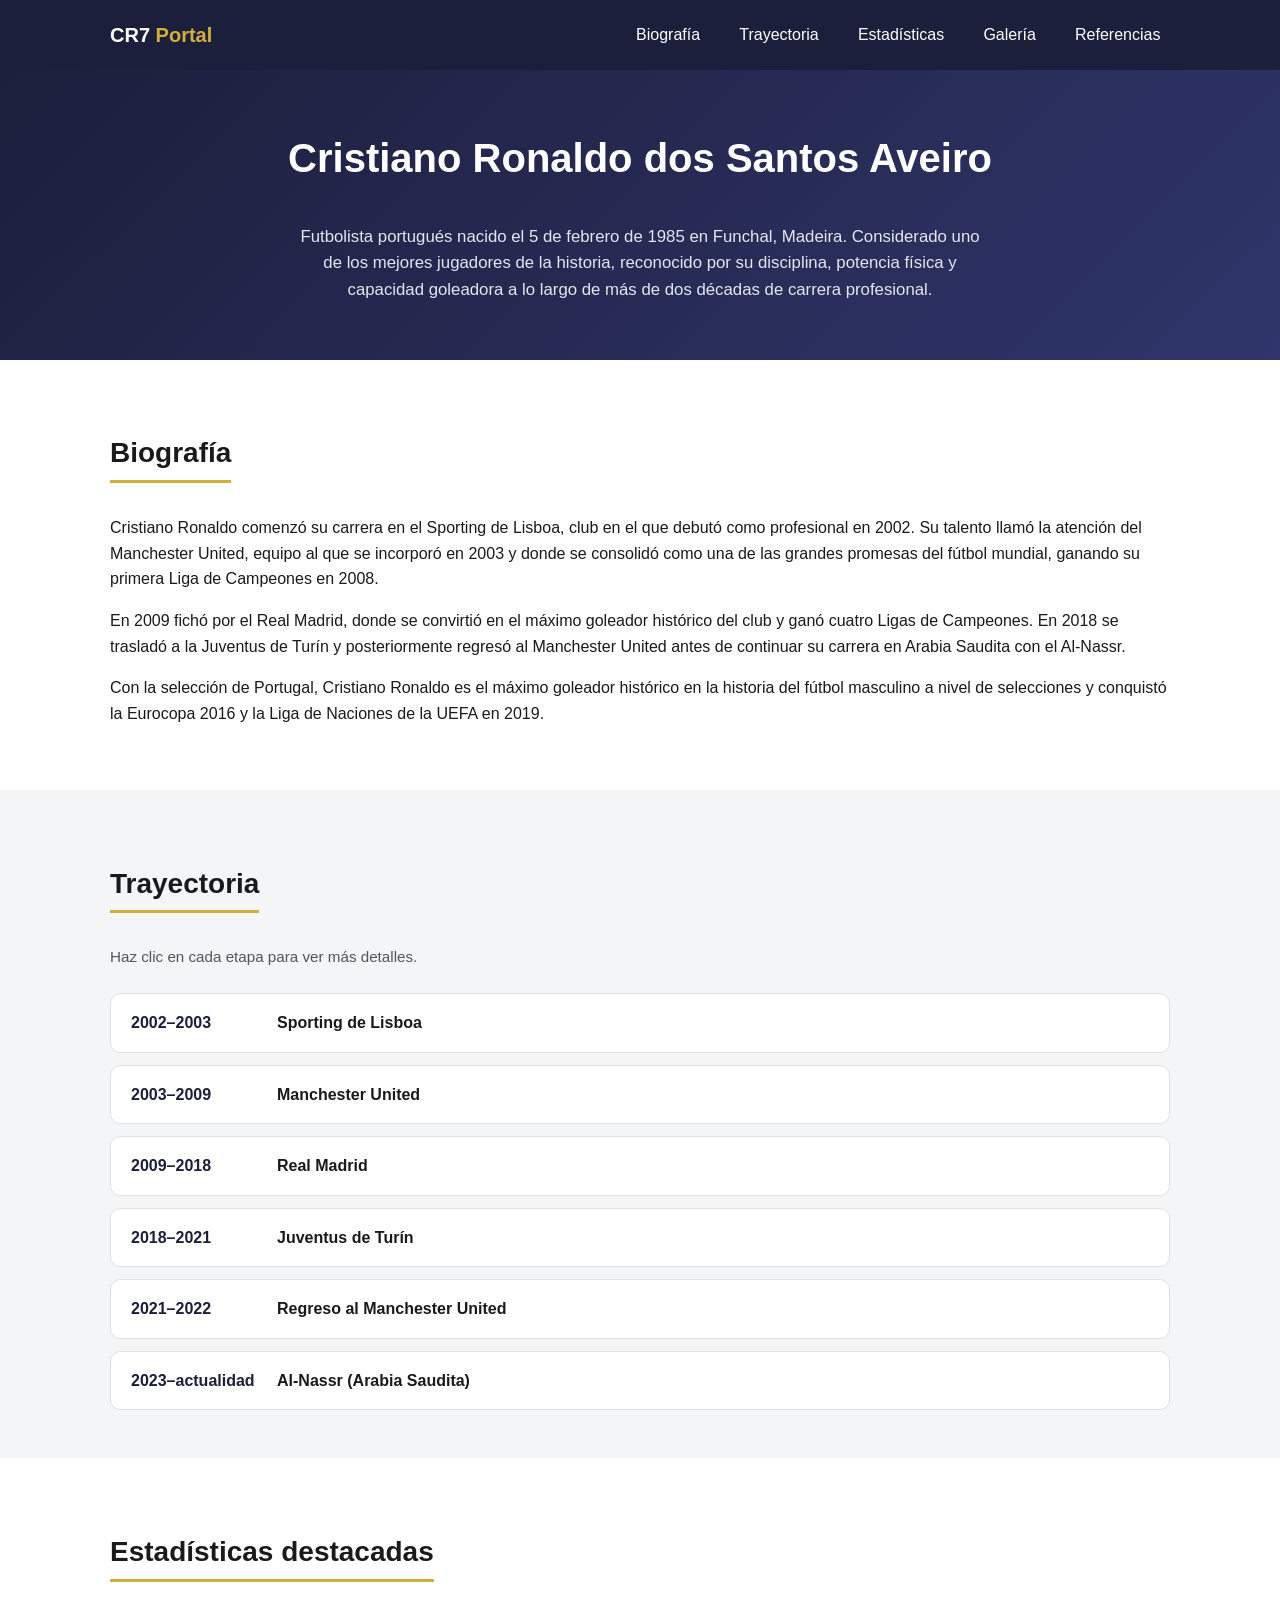
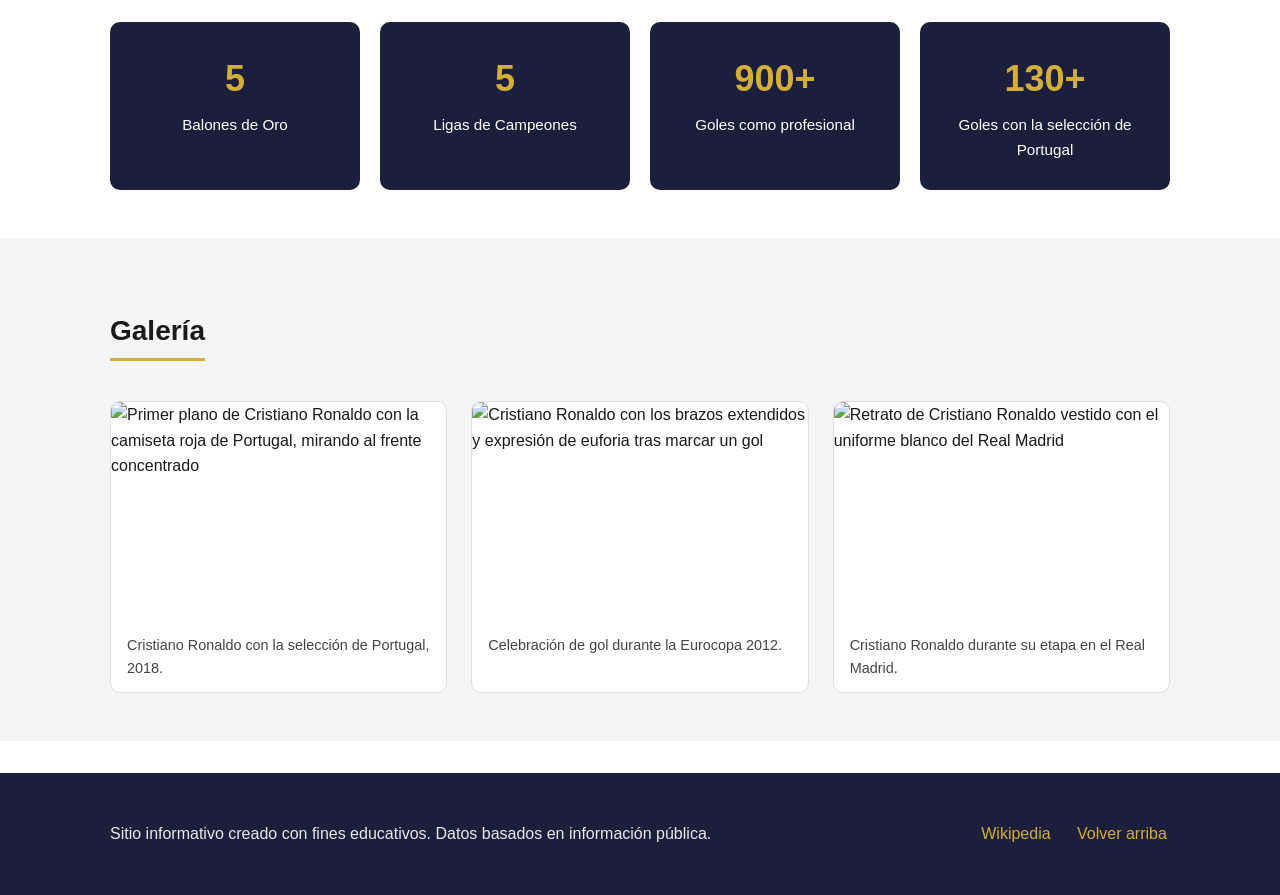
==== index.html @ 9f68bf23 "Versión inicial del sitio de Cristiano Ronaldo con correcciones de auditoría Sitio estático (HTML/CS" ====
<!DOCTYPE html>
<html lang="es">
<head>
  <meta charset="UTF-8" />
  <meta name="viewport" content="width=device-width, initial-scale=1.0" />
  <title>Cristiano Ronaldo | Biografía, trayectoria y estadísticas</title>
  <meta name="description" content="Sitio informativo sobre la carrera de Cristiano Ronaldo: biografía, línea de tiempo, estadísticas y galería de imágenes." />
  <link rel="stylesheet" href="styles.css" />
</head>
<body>

  <a href="#inicio" class="skip-link">Saltar al contenido principal</a>

  <header class="site-header">
    <div class="container header-inner">
      <p class="logo">CR7 <span>Portal</span></p>
      <nav class="main-nav" aria-label="Navegación principal">
        <ul>
          <li><a href="#biografia">Biografía</a></li>
          <li><a href="#trayectoria">Trayectoria</a></li>
          <li><a href="#estadisticas">Estadísticas</a></li>
          <li><a href="#galeria">Galería</a></li>
          <li><a href="#contacto">Referencias</a></li>
        </ul>
      </nav>
    </div>
  </header>

  <main>

    <section class="hero" id="inicio">
      <div class="container">
        <h1>Cristiano Ronaldo dos Santos Aveiro</h1>
        <p class="hero-desc">
          Futbolista portugués nacido el 5 de febrero de 1985 en Funchal, Madeira.
          Considerado uno de los mejores jugadores de la historia, reconocido por su
          disciplina, potencia física y capacidad goleadora a lo largo de más de dos décadas
          de carrera profesional.
        </p>
      </div>
    </section>

    <section id="biografia" class="section">
      <div class="container">
        <h2>Biografía</h2>
        <article>
          <p>
            Cristiano Ronaldo comenzó su carrera en el Sporting de Lisboa, club en el que
            debutó como profesional en 2002. Su talento llamó la atención del Manchester United,
            equipo al que se incorporó en 2003 y donde se consolidó como una de las grandes
            promesas del fútbol mundial, ganando su primera Liga de Campeones en 2008.
          </p>
          <p>
            En 2009 fichó por el Real Madrid, donde se convirtió en el máximo goleador
            histórico del club y ganó cuatro Ligas de Campeones. En 2018 se trasladó a la
            Juventus de Turín y posteriormente regresó al Manchester United antes de continuar
            su carrera en Arabia Saudita con el Al-Nassr.
          </p>
          <p>
            Con la selección de Portugal, Cristiano Ronaldo es el máximo goleador histórico
            en la historia del fútbol masculino a nivel de selecciones y conquistó la Eurocopa
            2016 y la Liga de Naciones de la UEFA en 2019.
          </p>
        </article>
      </div>
    </section>

    <section id="trayectoria" class="section section-alt">
      <div class="container">
        <h2>Trayectoria</h2>
        <p class="section-hint">Haz clic en cada etapa para ver más detalles.</p>

        <ul class="timeline" id="timeline">
          <li class="timeline-item">
            <button class="timeline-toggle" type="button" aria-expanded="false" aria-controls="timeline-detail-1" id="timeline-btn-1">
              <span class="timeline-year">2002–2003</span>
              <span class="timeline-title">Sporting de Lisboa</span>
            </button>
            <p class="timeline-detail" id="timeline-detail-1" role="region" aria-labelledby="timeline-btn-1" hidden>
              Debut como futbolista profesional en el primer equipo del Sporting CP,
              club formativo de Cristiano Ronaldo en Portugal.
            </p>
          </li>

          <li class="timeline-item">
            <button class="timeline-toggle" type="button" aria-expanded="false" aria-controls="timeline-detail-2" id="timeline-btn-2">
              <span class="timeline-year">2003–2009</span>
              <span class="timeline-title">Manchester United</span>
            </button>
            <p class="timeline-detail" id="timeline-detail-2" role="region" aria-labelledby="timeline-btn-2" hidden>
              Fichaje que marcó el inicio de su proyección mundial. Ganó tres Premier League
              consecutivas y su primera Liga de Campeones en 2008, además del Balón de Oro
              ese mismo año.
            </p>
          </li>

          <li class="timeline-item">
            <button class="timeline-toggle" type="button" aria-expanded="false" aria-controls="timeline-detail-3" id="timeline-btn-3">
              <span class="timeline-year">2009–2018</span>
              <span class="timeline-title">Real Madrid</span>
            </button>
            <p class="timeline-detail" id="timeline-detail-3" role="region" aria-labelledby="timeline-btn-3" hidden>
              Etapa más prolífica de su carrera goleadora. Se convirtió en el máximo
              anotador histórico del club y ganó cuatro Ligas de Campeones y tres Balones
              de Oro.
            </p>
          </li>

          <li class="timeline-item">
            <button class="timeline-toggle" type="button" aria-expanded="false" aria-controls="timeline-detail-4" id="timeline-btn-4">
              <span class="timeline-year">2018–2021</span>
              <span class="timeline-title">Juventus de Turín</span>
            </button>
            <p class="timeline-detail" id="timeline-detail-4" role="region" aria-labelledby="timeline-btn-4" hidden>
              Su llegada a la Serie A italiana generó gran repercusión mediática y
              deportiva, sumando títulos de liga con el club turinés.
            </p>
          </li>

          <li class="timeline-item">
            <button class="timeline-toggle" type="button" aria-expanded="false" aria-controls="timeline-detail-5" id="timeline-btn-5">
              <span class="timeline-year">2021–2022</span>
              <span class="timeline-title">Regreso al Manchester United</span>
            </button>
            <p class="timeline-detail" id="timeline-detail-5" role="region" aria-labelledby="timeline-btn-5" hidden>
              Segunda etapa en el club inglés donde comenzó su carrera profesional en
              Europa, marcando nuevos hitos goleadores en la Premier League.
            </p>
          </li>

          <li class="timeline-item">
            <button class="timeline-toggle" type="button" aria-expanded="false" aria-controls="timeline-detail-6" id="timeline-btn-6">
              <span class="timeline-year">2023–actualidad</span>
              <span class="timeline-title">Al-Nassr (Arabia Saudita)</span>
            </button>
            <p class="timeline-detail" id="timeline-detail-6" role="region" aria-labelledby="timeline-btn-6" hidden>
              Continúa su carrera profesional en la liga saudí, manteniendo un alto
              rendimiento goleador y un papel relevante en el crecimiento del fútbol
              en la región.
            </p>
          </li>
        </ul>
      </div>
    </section>

    <section id="estadisticas" class="section">
      <div class="container">
        <h2>Estadísticas destacadas</h2>
        <div class="stats-grid">
          <div class="stat-card">
            <p class="stat-number">5</p>
            <p class="stat-label">Balones de Oro</p>
          </div>
          <div class="stat-card">
            <p class="stat-number">5</p>
            <p class="stat-label">Ligas de Campeones</p>
          </div>
          <div class="stat-card">
            <p class="stat-number">900+</p>
            <p class="stat-label">Goles como profesional</p>
          </div>
          <div class="stat-card">
            <p class="stat-number">130+</p>
            <p class="stat-label">Goles con la selección de Portugal</p>
          </div>
        </div>
      </div>
    </section>

    <section id="galeria" class="section section-alt">
      <div class="container">
        <h2>Galería</h2>
        <div class="gallery">
          <figure>
            <img
              src="https://upload.wikimedia.org/wikipedia/commons/thumb/8/8c/Cristiano_Ronaldo_2018.jpg/440px-Cristiano_Ronaldo_2018.jpg"
              alt="Primer plano de Cristiano Ronaldo con la camiseta roja de Portugal, mirando al frente concentrado"
              width="440"
              height="330"
              loading="lazy"
            />
            <figcaption>Cristiano Ronaldo con la selección de Portugal, 2018.</figcaption>
          </figure>
          <figure>
            <img
              src="https://upload.wikimedia.org/wikipedia/commons/thumb/d/d7/Cristiano_Ronaldo_20120609.jpg/440px-Cristiano_Ronaldo_20120609.jpg"
              alt="Cristiano Ronaldo con los brazos extendidos y expresión de euforia tras marcar un gol"
              width="440"
              height="293"
              loading="lazy"
            />
            <figcaption>Celebración de gol durante la Eurocopa 2012.</figcaption>
          </figure>
          <figure>
            <img
              src="https://upload.wikimedia.org/wikipedia/commons/thumb/d/d8/Ronaldo-Optimised.jpg/440px-Ronaldo-Optimised.jpg"
              alt="Retrato de Cristiano Ronaldo vestido con el uniforme blanco del Real Madrid"
              width="440"
              height="587"
              loading="lazy"
            />
            <figcaption>Cristiano Ronaldo durante su etapa en el Real Madrid.</figcaption>
          </figure>
        </div>
      </div>
    </section>

  </main>

  <footer class="site-footer" id="contacto">
    <div class="container footer-inner">
      <p>Sitio informativo creado con fines educativos. Datos basados en información pública.</p>
      <nav aria-label="Enlaces de referencia">
        <ul>
          <li><a href="https://es.wikipedia.org/wiki/Cristiano_Ronaldo" target="_blank" rel="noopener noreferrer">Wikipedia <span class="visually-hidden">(se abre en una nueva pestaña)</span></a></li>
          <li><a href="#inicio">Volver arriba</a></li>
        </ul>
      </nav>
    </div>
  </footer>

  <script src="script.js"></script>
</body>
</html>
---- styles.css ----
:root {
  --color-bg: #ffffff;
  --color-bg-alt: #f4f5f7;
  --color-text: #1a1a1a;
  --color-primary: #1b1f3b;
  --color-accent: #d4af37;
  --color-border: #e0e0e0;
  --max-width: 1100px;
  --radius: 10px;
}

* {
  box-sizing: border-box;
}

html {
  scroll-behavior: smooth;
}

body {
  margin: 0;
  font-family: "Segoe UI", Arial, Helvetica, sans-serif;
  color: var(--color-text);
  background-color: var(--color-bg);
  line-height: 1.6;
}

.container {
  max-width: var(--max-width);
  margin: 0 auto;
  padding: 0 1.25rem;
}

a {
  color: var(--color-primary);
}

a:focus-visible,
button:focus-visible {
  outline: 3px solid var(--color-primary);
  outline-offset: 3px;
}

.site-header a:focus-visible,
.site-footer a:focus-visible {
  outline: 3px solid var(--color-accent);
}

.visually-hidden {
  position: absolute;
  width: 1px;
  height: 1px;
  padding: 0;
  margin: -1px;
  overflow: hidden;
  clip: rect(0, 0, 0, 0);
  white-space: nowrap;
  border: 0;
}

.skip-link {
  position: absolute;
  top: -100px;
  left: 1rem;
  background: var(--color-accent);
  color: var(--color-primary);
  padding: 0.75rem 1.25rem;
  font-weight: 700;
  z-index: 1000;
  border-radius: var(--radius);
  text-decoration: none;
  transition: top 0.2s ease;
}

.skip-link:focus {
  top: 1rem;
}

/* Header */
.site-header {
  background-color: var(--color-primary);
  color: #fff;
  position: sticky;
  top: 0;
  z-index: 10;
}

.header-inner {
  display: flex;
  align-items: center;
  justify-content: space-between;
  flex-wrap: wrap;
  padding: 0.9rem 1.25rem;
  gap: 0.75rem;
}

.logo {
  font-weight: 700;
  font-size: 1.25rem;
  margin: 0;
  color: #fff;
}

.logo span {
  color: var(--color-accent);
}

.main-nav ul {
  list-style: none;
  display: flex;
  flex-wrap: wrap;
  gap: 1.25rem;
  margin: 0;
  padding: 0;
}

.main-nav a {
  display: inline-block;
  padding: 0.5rem 0.6rem;
  color: #fff;
  text-decoration: none;
  font-weight: 500;
}

.main-nav a:hover {
  color: var(--color-accent);
}

/* Hero */
.hero {
  background: linear-gradient(135deg, var(--color-primary), #30356b);
  color: #fff;
  padding: 3.5rem 0;
  text-align: center;
}

.hero h1 {
  margin-top: 0;
  font-size: clamp(1.6rem, 4vw, 2.5rem);
}

.hero-desc {
  max-width: 700px;
  margin: 0 auto;
  font-size: 1.05rem;
  color: #e6e6f0;
}

/* Sections */
.section {
  padding: 3rem 0;
}

.section-alt {
  background-color: var(--color-bg-alt);
}

.section h2 {
  font-size: 1.75rem;
  margin-bottom: 1rem;
  border-bottom: 3px solid var(--color-accent);
  display: inline-block;
  padding-bottom: 0.25rem;
}

.section-hint {
  color: #555;
  font-size: 0.95rem;
}

/* Timeline */
.timeline {
  list-style: none;
  margin: 1.5rem 0 0;
  padding: 0;
  display: flex;
  flex-direction: column;
  gap: 0.75rem;
}

.timeline-item {
  background-color: #fff;
  border: 1px solid var(--color-border);
  border-radius: var(--radius);
  overflow: hidden;
}

.timeline-toggle {
  width: 100%;
  display: flex;
  align-items: center;
  gap: 1rem;
  padding: 1rem 1.25rem;
  background: none;
  border: none;
  text-align: left;
  cursor: pointer;
  font: inherit;
  color: var(--color-text);
}

.timeline-toggle:hover {
  background-color: var(--color-bg-alt);
}

.timeline-year {
  font-weight: 700;
  color: var(--color-primary);
  min-width: 130px;
}

.timeline-title {
  font-weight: 600;
}

.timeline-detail {
  padding: 0 1.25rem 1.1rem;
  margin: 0;
  color: #444;
}

.timeline-detail[hidden] {
  display: none;
}

/* Stats */
.stats-grid {
  display: grid;
  grid-template-columns: repeat(auto-fit, minmax(180px, 1fr));
  gap: 1.25rem;
  margin-top: 1.5rem;
}

.stat-card {
  background-color: var(--color-primary);
  color: #fff;
  border-radius: var(--radius);
  text-align: center;
  padding: 1.75rem 1rem;
}

.stat-number {
  font-size: 2.25rem;
  font-weight: 700;
  margin: 0;
  color: var(--color-accent);
}

.stat-label {
  margin: 0.4rem 0 0;
  font-size: 0.95rem;
}

/* Gallery */
.gallery {
  display: grid;
  grid-template-columns: repeat(auto-fit, minmax(260px, 1fr));
  gap: 1.5rem;
  margin-top: 1.5rem;
}

.gallery figure {
  margin: 0;
  background-color: #fff;
  border: 1px solid var(--color-border);
  border-radius: var(--radius);
  overflow: hidden;
}

.gallery img {
  width: 100%;
  height: 220px;
  object-fit: cover;
  display: block;
}

.gallery figcaption {
  padding: 0.75rem 1rem;
  font-size: 0.9rem;
  color: #444;
}

/* Footer */
.site-footer {
  background-color: var(--color-primary);
  color: #eaeaea;
  padding: 2rem 0;
  margin-top: 2rem;
}

.footer-inner {
  display: flex;
  flex-wrap: wrap;
  justify-content: space-between;
  align-items: center;
  gap: 1rem;
}

.footer-inner ul {
  list-style: none;
  display: flex;
  gap: 1.25rem;
  margin: 0;
  padding: 0;
}

.footer-inner a {
  display: inline-block;
  padding: 0.4rem 0.2rem;
  color: var(--color-accent);
  text-decoration: none;
}

.footer-inner a:hover {
  text-decoration: underline;
}

/* Responsive */
@media (max-width: 600px) {
  .site-header {
    position: static;
  }

  .header-inner {
    flex-direction: column;
    align-items: flex-start;
  }

  .timeline-toggle {
    flex-direction: column;
    align-items: flex-start;
    gap: 0.25rem;
  }

  .timeline-year {
    min-width: unset;
  }
}

/* Preferencias de movimiento reducido */
@media (prefers-reduced-motion: reduce) {
  html {
    scroll-behavior: auto;
  }

  * {
    transition: none !important;
    animation: none !important;
  }
}
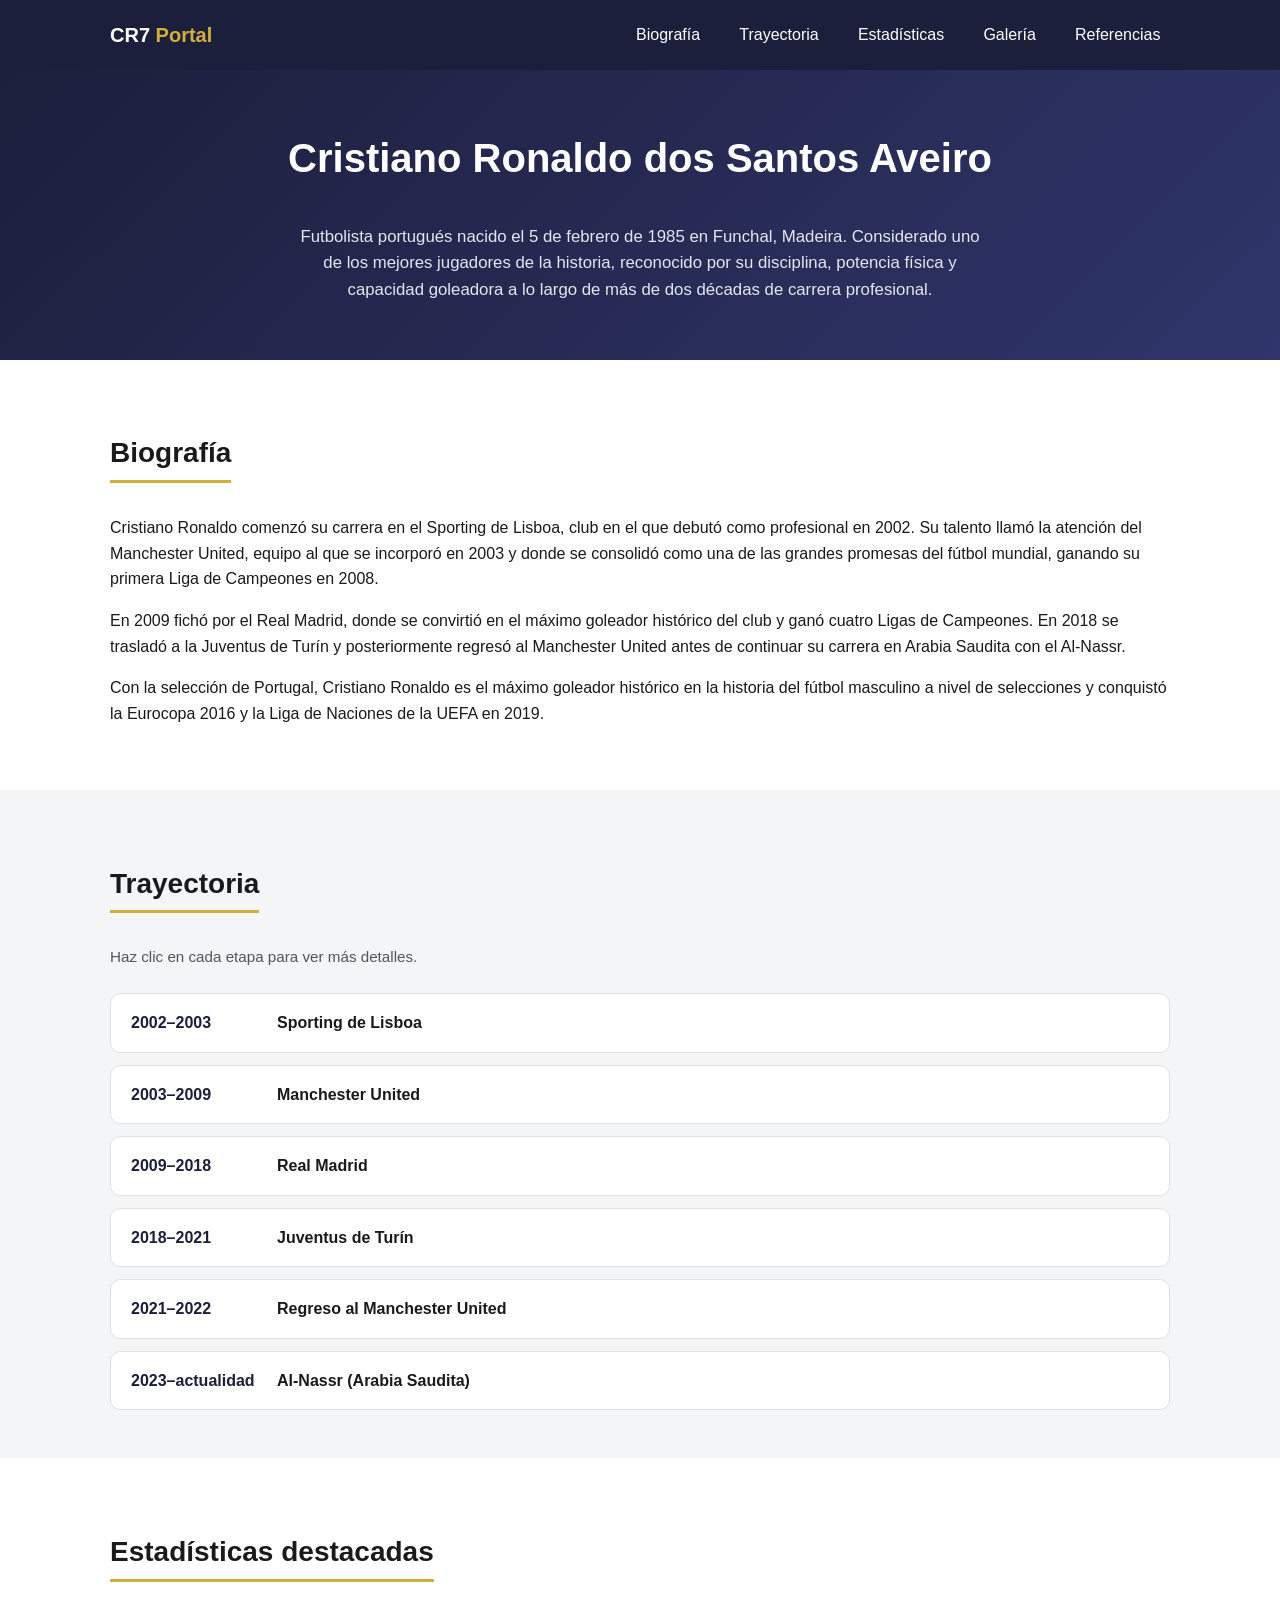
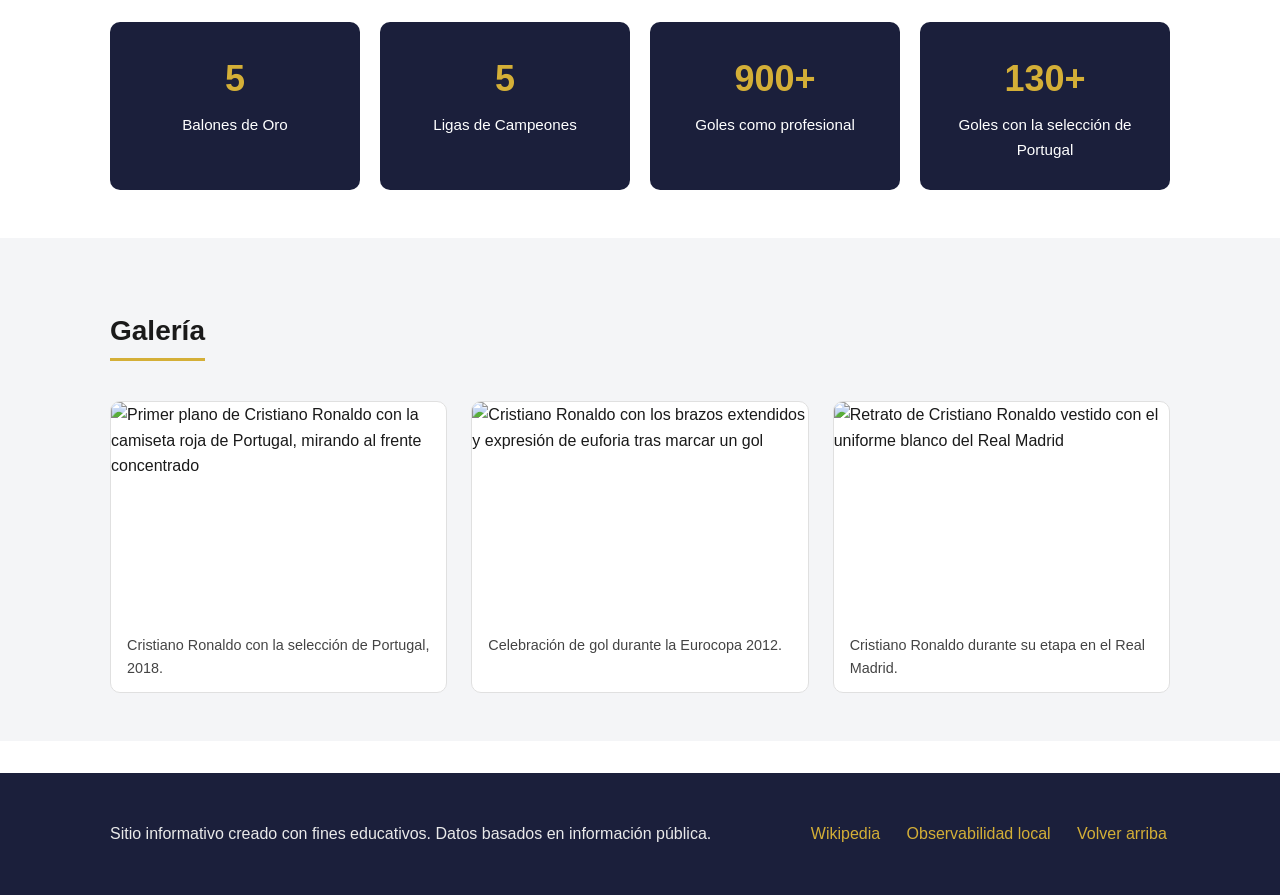
==== commit 0000cb01: "Agrega página de observabilidad y enlaces desde el sitio principal Co-Authored-By: Claude Sonnet 5 <" ====
--- a/index.html
+++ b/index.html
@@ -213,12 +213,14 @@
       <nav aria-label="Enlaces de referencia">
         <ul>
           <li><a href="https://es.wikipedia.org/wiki/Cristiano_Ronaldo" target="_blank" rel="noopener noreferrer">Wikipedia <span class="visually-hidden">(se abre en una nueva pestaña)</span></a></li>
+          <li><a href="observabilidad.html">Observabilidad local</a></li>
           <li><a href="#inicio">Volver arriba</a></li>
         </ul>
       </nav>
     </div>
   </footer>
 
+  <script src="observabilidad.js"></script>
   <script src="script.js"></script>
 </body>
 </html>
